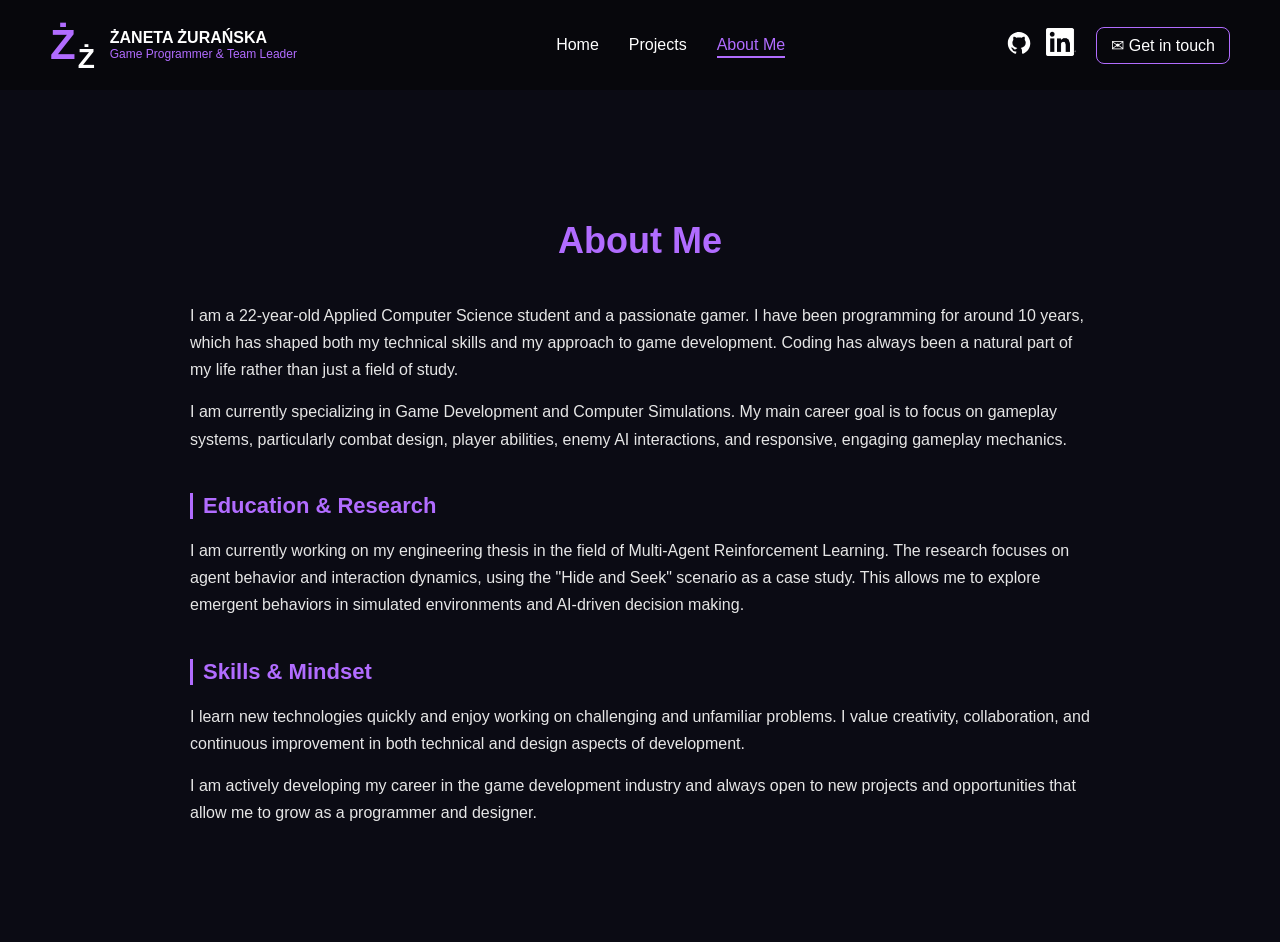
==== aboutMe.html @ 907af775 "about me" ====
<!DOCTYPE html>
<html lang="pl">
<head>
    <meta charset="UTF-8">
    <title>Projects - Zaneta Zuranska</title>
    <link rel="stylesheet" href="style.css">
</head>
<body>

<nav class="navbar">

    <!-- LOGO -->
    <div class="logo">
        <div class="logo-mark">
            <span class="logo-top">Ż</span>
            <span class="logo-bottom">Ż</span>
        </div>
        <div class="logo-text">
            <h1>ŻANETA ŻURAŃSKA</h1>
            <p>Game Programmer & Team Leader</p>
        </div>
    </div>

    <!-- MENU -->
    <ul class="menu">
        <li><a href="index.html">Home</a></li>
        <li><a href="projects.html">Projects</a></li>
        <li><a href="aboutMe.html" class="active">About Me</a></li>
    </ul>

    <!-- RIGHT SIDE -->
    <div class="nav-right">

        <div class="socials">
            <a href="https://github.com/zanetazuranska" target="_blank">
                <img src="res/GitHub_Invertocat_White_Clearspace.svg" alt="GitHub">
            </a>

            <a href="https://www.linkedin.com/in/%C5%BCaneta-%C5%BCura%C5%84ska-6b0505299/" target="_blank">
                <img src="res/InBug-White.png" alt="LinkedIn">
            </a>
        </div>

        <a href="contact.html" class="contact-btn">
            ✉ Get in touch
        </a>

    </div>

</nav>

<section class="about-page">

    <h1>About Me</h1>

    <p>
        I am a 22-year-old Applied Computer Science student and a passionate gamer.
        I have been programming for around 10 years, which has shaped both my technical skills and my approach to game development.
        Coding has always been a natural part of my life rather than just a field of study.
    </p>

    <p>
        I am currently specializing in Game Development and Computer Simulations.
        My main career goal is to focus on gameplay systems, particularly combat design, player abilities,
        enemy AI interactions, and responsive, engaging gameplay mechanics.
    </p>

    <h2>Education & Research</h2>

    <p>
        I am currently working on my engineering thesis in the field of Multi-Agent Reinforcement Learning.
        The research focuses on agent behavior and interaction dynamics, using the "Hide and Seek" scenario as a case study.
        This allows me to explore emergent behaviors in simulated environments and AI-driven decision making.
    </p>

    <h2>Skills & Mindset</h2>

    <p>
        I learn new technologies quickly and enjoy working on challenging and unfamiliar problems.
        I value creativity, collaboration, and continuous improvement in both technical and design aspects of development.
    </p>

    <p>
        I am actively developing my career in the game development industry and always open to new projects and opportunities
        that allow me to grow as a programmer and designer.
    </p>

</section>
</body>
</html>
---- style.css ----
body {
    margin: 0;
    font-family: 'Segoe UI', sans-serif;
    background: #0b0b14;
    color: white;
}

/* NAVBAR */
.navbar {
    display: flex;
    justify-content: space-between;
    align-items: center;
    padding: 20px 50px;
    background: rgba(0,0,0,0.4);
}

/* ===== LOGO ===== */
.logo {
    display: flex;
    align-items: center;
    gap: 15px;
}

.logo-mark {
    display: flex;
    align-items: flex-end; /* wyrównuje dół liter */
    gap: 2px; /* bardzo blisko siebie */
}

/* większa litera */
.logo-top {
    font-size: 42px;
    color: #b16cff;
    font-weight: 800;
}

/* mniejsza litera */
.logo-bottom {
    font-size: 28px;
    color: white;
    font-weight: 700;
    position: relative;
    top: 6px; /* lekko w dół żeby była „niżej” */
}

.logo-text h1 {
    margin: 0;
    font-size: 16px;
}

.logo-text p {
    margin: 0;
    font-size: 12px;
    color: #b16cff;
}

/* ===== MENU ===== */
.menu {
    display: flex;
    list-style: none;
    gap: 30px;
}

.menu a {
    color: white;
    text-decoration: none;
    position: relative;
    transition: 0.3s;
}

/* hover + active */
.menu a:hover,
.menu a.active {
    color: #b16cff;
}

.menu a::after {
    content: "";
    position: absolute;
    left: 0;
    bottom: -6px;
    width: 0%;
    height: 2px;
    background: #b16cff;
    transition: 0.3s;
}

.menu a:hover::after,
.menu a.active::after {
    width: 100%;
}

/* ===== RIGHT SIDE ===== */
.nav-right {
    display: flex;
    align-items: center;
    gap: 20px;
}

/* social icons */
.socials {
    display: flex;
    gap: 12px;
}

.socials img {
    width: 30px;
    transition: 0.3s;
}

.socials img:hover {
    transform: scale(1.2);
    filter: invert(64%) sepia(59%) saturate(749%) hue-rotate(227deg);
}

/* contact button */
.contact-btn {
    padding: 8px 14px;
    border: 1px solid #b16cff;
    border-radius: 8px;
    color: #b16cff;
    text-decoration: none;
    transition: 0.3s;
}

.contact-btn:hover {
    background: #b16cff;
    color: black;
}

.navbar ul {
    display: flex;
    list-style: none;
    gap: 30px;
}

.navbar a {
    color: white;
    text-decoration: none;
    transition: 0.3s;
}

.navbar a:hover {
    color: #b16cff;
}

/* HERO */
.hero {
    height: 90vh;
    display: flex;
    justify-content: center;
    align-items: center;
    text-align: center;
    background: radial-gradient(circle at top, #1a1a2e, #0b0b14);
}

.avatar {
    width: 120px;
    border-radius: 50%;
    border: 3px solid #b16cff;
    margin-bottom: 20px;
}

.hero h1 span {
    color: #b16cff;
}

.buttons {
    margin-top: 20px;
}

.btn {
    padding: 10px 20px;
    border-radius: 8px;
    margin: 10px;
    text-decoration: none;
}

.primary {
    background: linear-gradient(45deg, #b16cff, #6a00ff);
    color: white;
}

.secondary {
    border: 1px solid #b16cff;
    color: #b16cff;
}

/* PROJECTS */
.projects {
    padding: 80px 50px;
    text-align: center;
}

.project-grid {
    display: flex;
    gap: 20px;
    justify-content: center;
    margin-top: 40px;
}

.card {
    background: #151528;
    padding: 20px;
    border-radius: 15px;
    width: 250px;
    transition: 0.3s;
}

.card:hover {
    transform: translateY(-10px);
    box-shadow: 0 0 20px #b16cff;
}

.navbar a {
    position: relative;
    color: white;
    text-decoration: none;
    transition: 0.3s;
}

/* hover */
.navbar a:hover {
    color: #b16cff;
}

/* ACTIVE LINK */
.navbar a.active {
    color: #b16cff;
}

/* kreska pod aktywnym */
.navbar a::after {
    content: "";
    position: absolute;
    left: 0;
    bottom: -5px;
    width: 0%;
    height: 2px;
    background: #b16cff;
    transition: 0.3s;
}

/* animacja hover */
.navbar a:hover::after {
    width: 100%;
}

/* kreska dla active */
.navbar a.active::after {
    width: 100%;
}

.contact-page {
    padding: 100px 50px;
    text-align: center;
}

.contact-page form {
    display: flex;
    flex-direction: column;
    gap: 15px;
    max-width: 500px;
    margin: 0 auto;
}

.contact-page input,
.contact-page textarea {
    padding: 12px;
    border-radius: 8px;
    border: 1px solid #333;
    background: #151528;
    color: white;
}

.contact-page input:focus,
.contact-page textarea:focus {
    border-color: #b16cff;
    outline: none;
}

.timeline {
    position: relative;
    max-width: 800px;
    margin: 50px auto;
}

/* linia */
.timeline::before {
    content: "";
    position: absolute;
    left: 50%;
    width: 2px;
    height: 100%;
    background: #b16cff;
    transform: translateX(-50%);
}

.timeline-item {
    position: relative;
    width: 50%;
    padding: 20px;
}

/* lewa strona */
.timeline-item:nth-child(odd) {
    left: 0;
    text-align: right;
}

/* prawa strona */
.timeline-item:nth-child(even) {
    left: 50%;
}

/* kropka */
.timeline-item::before {
    content: "";
    position: absolute;
    top: 25px;
    width: 12px;
    height: 12px;
    background: #b16cff;
    border-radius: 50%;
    left: 100%;
    transform: translateX(-50%);
}

.timeline-item:nth-child(even)::before {
    left: 0;
}

/* box */
.timeline-content {
    background: #151528;
    padding: 15px;
    border-radius: 10px;
    transition: 0.3s;
}

.timeline-content:hover {
    box-shadow: 0 0 15px #b16cff;
}

.project-img {
    width: 100%;
    height: 180px;         
    object-fit: cover;      
    border-radius: 10px;
    margin-bottom: 10px;
}

.project-page {
    padding: 100px 50px;
    text-align: center;
}

.project-page p {
    max-width: 800px;
    margin: 20px auto;
    line-height: 1.6;
}

/* VIDEO */
.video-container {
    margin: 30px auto;
}

/* GALLERY */
.gallery {
    display: flex;
    gap: 15px;
    justify-content: center;
    flex-wrap: wrap;
    margin-top: 20px;
}

.gallery img {
    width: 250px;
    height: 160px;
    object-fit: cover;
    border-radius: 10px;
    transition: 0.3s;
}

.galleryTop img {
    width: 500px;
    height: 320px;
    object-fit: cover;
    border-radius: 10px;
    transition: 0.3s;
}

.gallery img:hover {
    transform: scale(1.05);
    box-shadow: 0 0 15px #b16cff;
}

.video-container {
    max-width: 800px;
    margin: 30px auto;
}

.video-container video {
    width: 100%;
    border-radius: 10px;
}

.tech-stack {
    display: flex;
    justify-content: center;
    gap: 15px;
    margin: 20px 0 40px 0;
    flex-wrap: wrap;
}

.tech {
    padding: 8px 14px;
    border: 1px solid #b16cff;
    border-radius: 20px;
    color: #b16cff;
    font-size: 14px;
    transition: 0.3s;
}

.tech:hover {
    background: #b16cff;
    color: black;
    transform: scale(1.05);
}

.download-btn {
    display: inline-block;
    padding: 12px 20px;
    margin: 20px 0 40px 0;
    border: 1px solid #b16cff;
    border-radius: 10px;
    color: #b16cff;
    text-decoration: none;
    transition: 0.3s;
    font-weight: 500;
}

.download-btn:hover {
    background: #b16cff;
    color: black;
    transform: scale(1.05);
    box-shadow: 0 0 15px #b16cff;
}

.project-page ul {
    list-style: none;
    padding: 0;
    margin: 20px auto;
    max-width: 700px;
    text-align: left;
}

.project-page li {
    background: #151528;
    margin: 10px 0;
    padding: 12px 15px;
    border-radius: 8px;
    border-left: 3px solid #b16cff;
    transition: 0.3s;
}

.project-page li:hover {
    transform: translateX(5px);
    box-shadow: 0 0 10px #b16cff;
}

.about-page {
    padding: 100px 50px;
    max-width: 900px;
    margin: 0 auto;
    text-align: left;
}

.about-page h1 {
    text-align: center;
    margin-bottom: 40px;
    font-size: 36px;
    color: #b16cff;
}

.about-page h2 {
    margin-top: 40px;
    color: #b16cff;
    font-size: 22px;
    border-left: 3px solid #b16cff;
    padding-left: 10px;
}

.about-page p {
    line-height: 1.7;
    margin: 15px 0;
    color: #e6e6e6;
}

.event {
    background: #151528;
    padding: 25px;
    border-radius: 15px;
    margin: 40px auto;
    max-width: 900px;
    text-align: left;
    transition: 0.3s;
    border-left: 3px solid #b16cff;
}

.event:hover {
    transform: translateY(-5px);
    box-shadow: 0 0 20px #b16cff;
}

.event h3 {
    color: #b16cff;
    margin-bottom: 10px;
}

.event p {
    line-height: 1.6;
    color: #e6e6e6;
}

.event ul {
    margin-top: 15px;
    padding-left: 20px;
    text-align: left;
}

.event li {
    background: none;
    border: none;
    padding: 5px 0;
    color: #ddd;
}

.event-link {
    display: inline-block;
    margin-top: 15px;
    color: #b16cff;
    text-decoration: none;
    font-weight: 500;
    transition: 0.3s;
}

.event-link:hover {
    color: white;
    transform: translateX(5px);
}
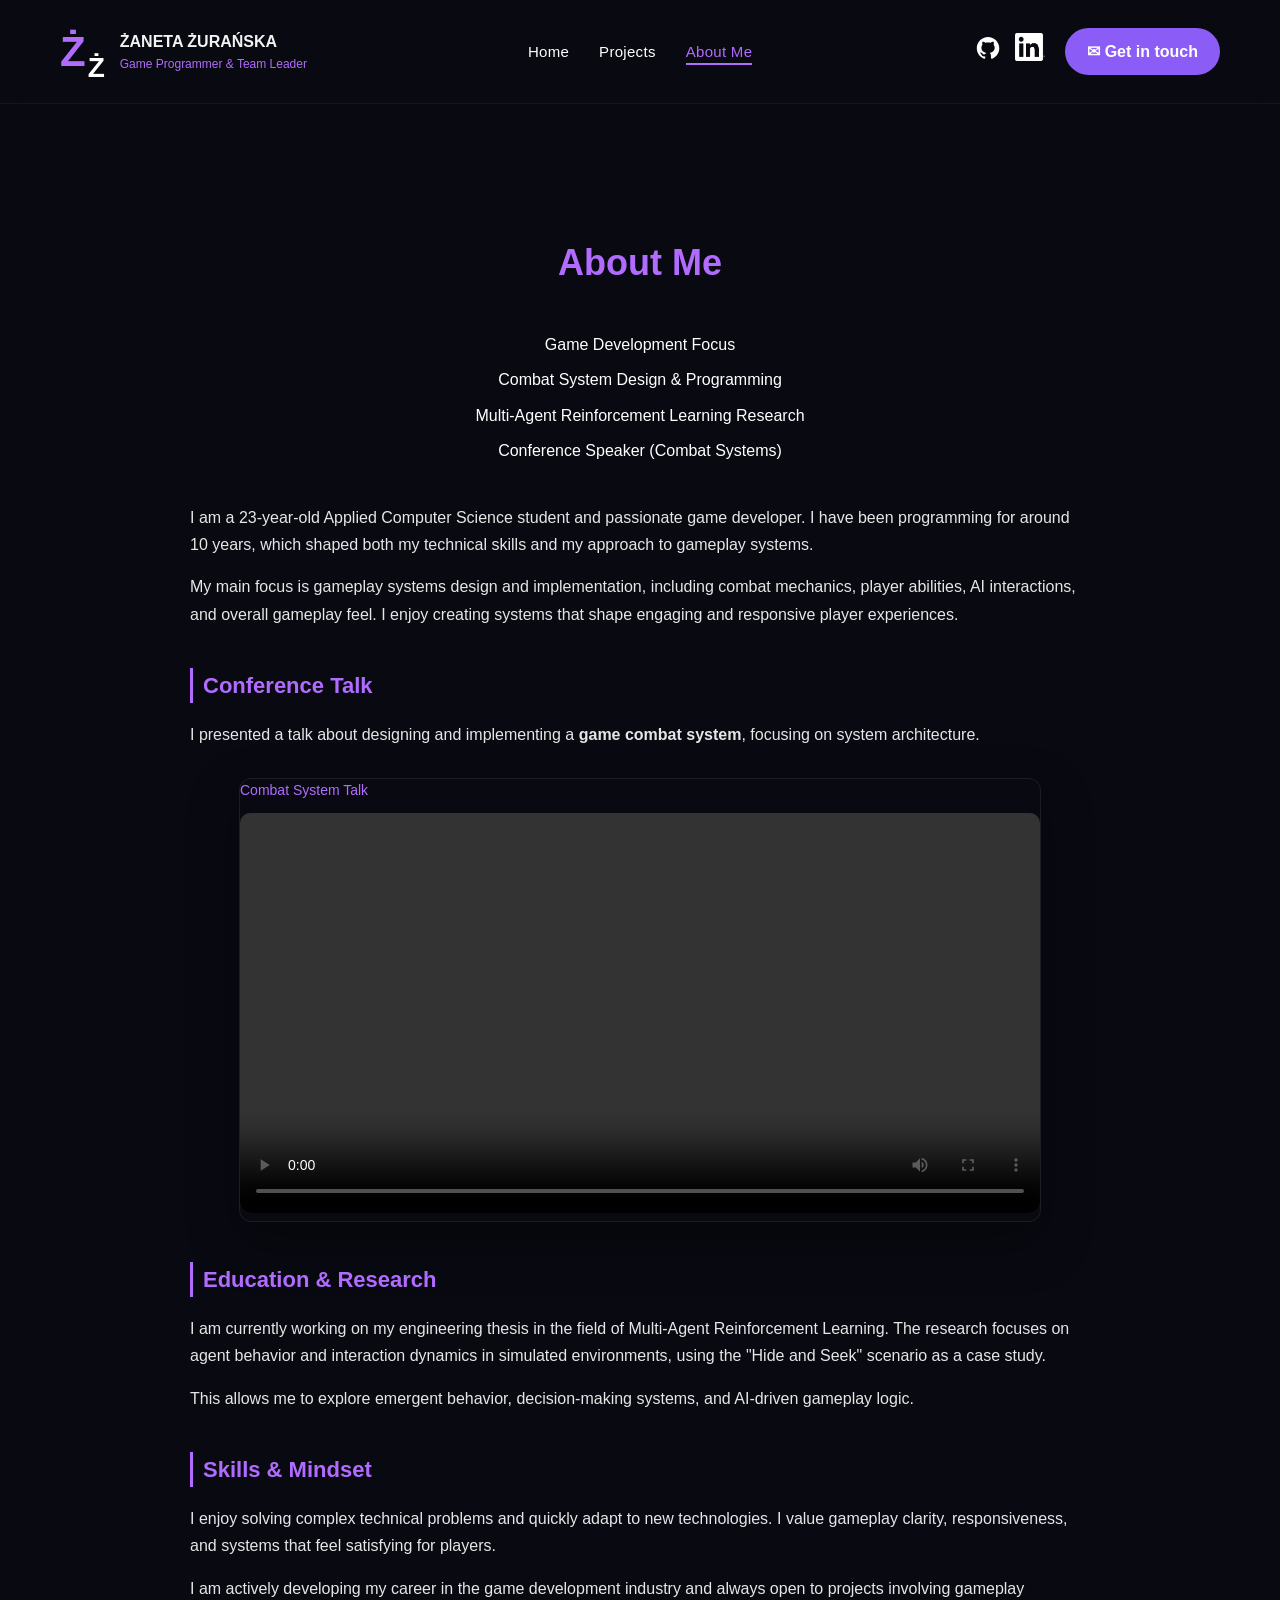
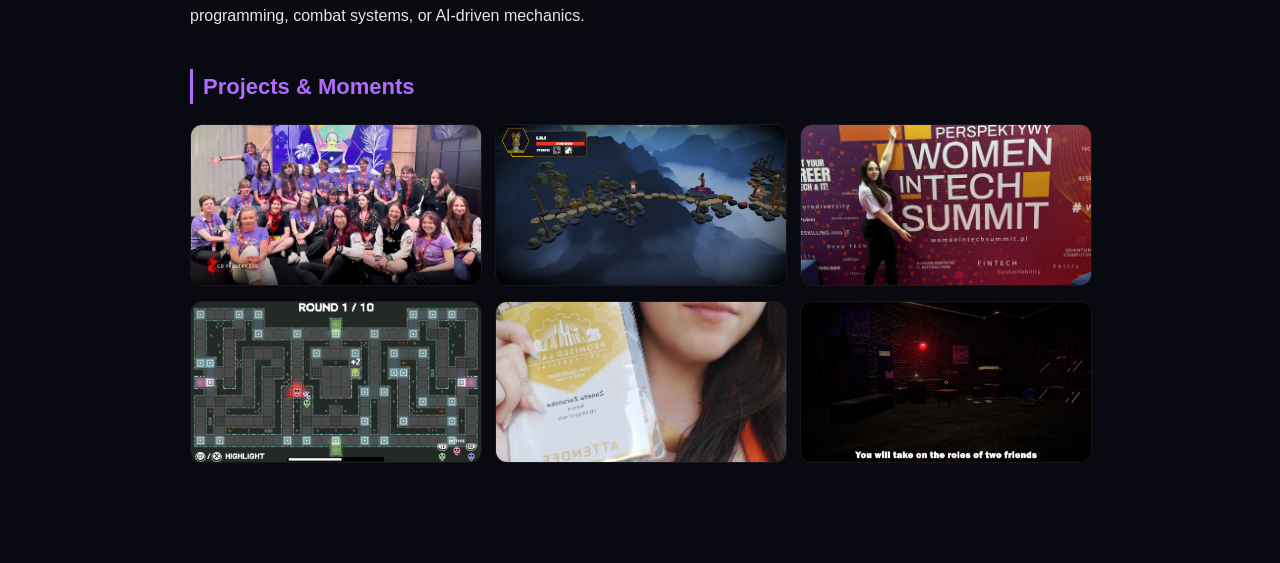
==== commit dd2092ed: "about me" ====
--- a/aboutMe.html
+++ b/aboutMe.html
@@ -2,14 +2,13 @@
 <html lang="pl">
 <head>
     <meta charset="UTF-8">
-    <title>Projects - Zaneta Zuranska</title>
+    <title>About Me - Zaneta Zuranska</title>
     <link rel="stylesheet" href="style.css">
 </head>
 <body>
 
 <nav class="navbar">
 
-    <!-- LOGO -->
     <div class="logo">
         <div class="logo-mark">
             <span class="logo-top">Ż</span>
@@ -21,14 +20,12 @@
         </div>
     </div>
 
-    <!-- MENU -->
     <ul class="menu">
         <li><a href="index.html">Home</a></li>
         <li><a href="projects.html">Projects</a></li>
         <li><a href="aboutMe.html" class="active">About Me</a></li>
     </ul>
 
-    <!-- RIGHT SIDE -->
     <div class="nav-right">
 
         <div class="socials">
@@ -41,50 +38,85 @@
             </a>
         </div>
 
-        <a href="contact.html" class="contact-btn">
-            ✉ Get in touch
-        </a>
+        <a href="contact.html" class="contact-btn">✉ Get in touch</a>
 
     </div>
 
 </nav>
 
 <section class="about-page">
+    <div style="text-align:center; margin-bottom:40px;">
+        <h1>About Me</h1>
 
-    <h1>About Me</h1>
+        <div class="stats">
+            <div class="stat-item">Game Development Focus</div>
+            <div class="stat-item">Combat System Design & Programming</div>
+            <div class="stat-item">Multi-Agent Reinforcement Learning Research</div>
+            <div class="stat-item">Conference Speaker (Combat Systems)</div>
+        </div>
+    </div>
 
     <p>
-        I am a 22-year-old Applied Computer Science student and a passionate gamer.
-        I have been programming for around 10 years, which has shaped both my technical skills and my approach to game development.
-        Coding has always been a natural part of my life rather than just a field of study.
+        I am a 23-year-old Applied Computer Science student and passionate game developer.
+        I have been programming for around 10 years, which shaped both my technical skills and my approach to gameplay systems.
     </p>
 
     <p>
-        I am currently specializing in Game Development and Computer Simulations.
-        My main career goal is to focus on gameplay systems, particularly combat design, player abilities,
-        enemy AI interactions, and responsive, engaging gameplay mechanics.
+        My main focus is gameplay systems design and implementation, including combat mechanics, player abilities,
+        AI interactions, and overall gameplay feel. I enjoy creating systems that shape engaging and responsive player experiences.
     </p>
+
+    <h2>Conference Talk</h2>
+
+    <p>
+        I presented a talk about designing and implementing a <b>game combat system</b>,
+        focusing on system architecture.
+    </p>
+
+    <div class="video-container">
+        <p>Combat System Talk</p>
+        <video controls>
+            <source src="res/GTebuvS_.mp4" type="video/mp4">
+        </video>
+    </div>
 
     <h2>Education & Research</h2>
 
     <p>
         I am currently working on my engineering thesis in the field of Multi-Agent Reinforcement Learning.
-        The research focuses on agent behavior and interaction dynamics, using the "Hide and Seek" scenario as a case study.
-        This allows me to explore emergent behaviors in simulated environments and AI-driven decision making.
+        The research focuses on agent behavior and interaction dynamics in simulated environments,
+        using the "Hide and Seek" scenario as a case study.
+    </p>
+
+    <p>
+        This allows me to explore emergent behavior, decision-making systems, and AI-driven gameplay logic.
     </p>
 
     <h2>Skills & Mindset</h2>
 
     <p>
-        I learn new technologies quickly and enjoy working on challenging and unfamiliar problems.
-        I value creativity, collaboration, and continuous improvement in both technical and design aspects of development.
+        I enjoy solving complex technical problems and quickly adapt to new technologies.
+        I value gameplay clarity, responsiveness, and systems that feel satisfying for players.
     </p>
 
     <p>
-        I am actively developing my career in the game development industry and always open to new projects and opportunities
-        that allow me to grow as a programmer and designer.
+        I am actively developing my career in the game development industry and always open to projects
+        involving gameplay programming, combat systems, or AI-driven mechanics.
     </p>
 
+    <h2>Projects & Moments</h2>
+
+    <div class="moments-grid">
+
+        <img src="res/summit1.jpg" alt="Conference talk">
+        <img src="res/k2.png" alt="Game project">
+        <img src="res/summit3.jpg" alt="Gameplay system">
+        <img src="res/lux.png" alt="Team event">
+        <img src="res/plaf4.jpg" alt="Development screenshot">
+        <img src="res/locked.png" alt="Speaking on stage">
+
+    </div>
 </section>
+
 </body>
 </html>
--- a/style.css
+++ b/style.css
@@ -1,20 +1,31 @@
 body {
     margin: 0;
-    font-family: 'Segoe UI', sans-serif;
-    background: #0b0b14;
-    color: white;
+    font-family:"Inter",sans-serif;
+    background: #090912;
+    color: #f3f3f3;
+    line-height: 1.6;
 }
 
 /* NAVBAR */
-.navbar {
-    display: flex;
-    justify-content: space-between;
-    align-items: center;
-    padding: 20px 50px;
-    background: rgba(0,0,0,0.4);
-}
-
-/* ===== LOGO ===== */
+.navbar{
+    position:sticky;
+    top:0;
+    z-index:1000;
+
+    display:flex;
+    justify-content:space-between;
+    align-items:center;
+
+    padding:18px 60px;
+
+    background:rgba(10,10,18,.75);
+
+    backdrop-filter:blur(16px);
+
+    border-bottom:1px solid rgba(255,255,255,.05);
+}
+
+/* LOGO */
 .logo {
     display: flex;
     align-items: center;
@@ -23,24 +34,22 @@
 
 .logo-mark {
     display: flex;
-    align-items: flex-end; /* wyrównuje dół liter */
-    gap: 2px; /* bardzo blisko siebie */
-}
-
-/* większa litera */
+    align-items: flex-end; 
+    gap: 2px; 
+}
+
 .logo-top {
     font-size: 42px;
     color: #b16cff;
     font-weight: 800;
 }
 
-/* mniejsza litera */
 .logo-bottom {
     font-size: 28px;
     color: white;
     font-weight: 700;
     position: relative;
-    top: 6px; /* lekko w dół żeby była „niżej” */
+    top: 6px; 
 }
 
 .logo-text h1 {
@@ -54,21 +63,22 @@
     color: #b16cff;
 }
 
-/* ===== MENU ===== */
-.menu {
-    display: flex;
-    list-style: none;
-    gap: 30px;
-}
-
-.menu a {
-    color: white;
-    text-decoration: none;
-    position: relative;
-    transition: 0.3s;
-}
-
-/* hover + active */
+/* MENU */
+.menu{
+    display:flex;
+    gap:45px;
+    list-style:none;
+    margin:0;
+    padding:0;
+}
+
+.menu a{
+    font-weight:500;
+    font-size:15px;
+    letter-spacing:.3px;
+    transition:.3s;
+}
+
 .menu a:hover,
 .menu a.active {
     color: #b16cff;
@@ -90,14 +100,13 @@
     width: 100%;
 }
 
-/* ===== RIGHT SIDE ===== */
+/* RIGHT SIDE */
 .nav-right {
     display: flex;
     align-items: center;
     gap: 20px;
 }
 
-/* social icons */
 .socials {
     display: flex;
     gap: 12px;
@@ -113,19 +122,18 @@
     filter: invert(64%) sepia(59%) saturate(749%) hue-rotate(227deg);
 }
 
-/* contact button */
-.contact-btn {
-    padding: 8px 14px;
-    border: 1px solid #b16cff;
-    border-radius: 8px;
-    color: #b16cff;
-    text-decoration: none;
-    transition: 0.3s;
-}
-
-.contact-btn:hover {
-    background: #b16cff;
-    color: black;
+.contact-btn{
+    padding:11px 22px;
+    border-radius:999px;
+    border:none;
+    background:#8b5cf6;
+    color:white;
+    font-weight:600;
+    transition:.35s;
+}
+
+.contact-btn:hover{
+    transform: translateY(-3px);
 }
 
 .navbar ul {
@@ -144,6 +152,10 @@
     color: #b16cff;
 }
 
+.navbar a.contact-btn:hover {
+    color:#fff;
+}
+
 /* HERO */
 .hero {
     height: 90vh;
@@ -155,7 +167,7 @@
 }
 
 .avatar {
-    width: 120px;
+    width: 240px;
     border-radius: 50%;
     border: 3px solid #b16cff;
     margin-bottom: 20px;
@@ -229,7 +241,6 @@
     color: #b16cff;
 }
 
-/* kreska pod aktywnym */
 .navbar a::after {
     content: "";
     position: absolute;
@@ -241,12 +252,10 @@
     transition: 0.3s;
 }
 
-/* animacja hover */
 .navbar a:hover::after {
     width: 100%;
 }
 
-/* kreska dla active */
 .navbar a.active::after {
     width: 100%;
 }
@@ -279,21 +288,30 @@
     outline: none;
 }
 
-.timeline {
-    position: relative;
-    max-width: 800px;
-    margin: 50px auto;
-}
-
-/* linia */
-.timeline::before {
-    content: "";
-    position: absolute;
-    left: 50%;
-    width: 2px;
-    height: 100%;
-    background: #b16cff;
-    transform: translateX(-50%);
+.timeline{
+    position:relative;
+    width:min(1100px,95%);
+    margin:100px auto;
+    margin-top: 50px;
+}
+
+.timeline::before{
+    content:"";
+    position:absolute;
+    left:50%;
+    top:0;
+    bottom:0;
+    width:3px;
+    background:
+    linear-gradient(
+    to bottom,
+    transparent,
+    #8b5cf6,
+    transparent
+);
+
+transform:translateX(-50%);
+opacity:.8;
 }
 
 .timeline-item {
@@ -302,18 +320,18 @@
     padding: 20px;
 }
 
-/* lewa strona */
 .timeline-item:nth-child(odd) {
     left: 0;
-    text-align: right;
-}
-
-/* prawa strona */
+    display: flex;
+    justify-content: flex-end;
+}
+
 .timeline-item:nth-child(even) {
     left: 50%;
-}
-
-/* kropka */
+    display: flex;
+    justify-content: flex-start;
+}
+
 .timeline-item::before {
     content: "";
     position: absolute;
@@ -326,74 +344,176 @@
     transform: translateX(-50%);
 }
 
+.timeline-item::before{
+    left:calc(100% - 40px);
+}
+
 .timeline-item:nth-child(even)::before {
     left: 0;
 }
 
-/* box */
-.timeline-content {
-    background: #151528;
-    padding: 15px;
-    border-radius: 10px;
-    transition: 0.3s;
-}
-
-.timeline-content:hover {
-    box-shadow: 0 0 15px #b16cff;
-}
-
-.project-img {
-    width: 100%;
-    height: 180px;         
-    object-fit: cover;      
-    border-radius: 10px;
+.timeline-content{
+    background:#14141d;
+    border-radius:18px;
+    padding:22px;
+    border:1px solid rgba(255,255,255,.05);
+    transition:.35s;
+    overflow:hidden;
+}
+
+.timeline-item:nth-child(odd) .timeline-content{
+    margin-right:40px;
+}
+
+.timeline-content:hover{
+    transform:translateY(-8px);
+    border-color:#8b5cf6;
+    box-shadow:
+    0 25px 60px rgba(0,0,0,.45);
+}
+
+.projects-header {
+    max-width: 900px;
+    margin: 0 auto 60px auto;
+    text-align: center;
+}
+
+.projects-header h2 {
+    font-size: 42px;
+    color: #b16cff;
+    margin-bottom: 15px;
+    position: relative;
+    display: inline-block;
+}
+
+.projects-header p {
+    color: #d7d7e0;
+    font-size: 16px;
+    line-height: 1.7;
+    max-width: 950px;
+    margin: 20px auto 0 auto;
+}
+
+.projects {
+    text-align: center;
+}
+
+.project-img{
+    width:100%;
+    height:280px;
+    object-fit:cover;
+    border-radius:14px;
+    margin-bottom:20px;
+    margin-top:20px;
+    transition:.45s;
+}
+
+.project-header {
+    display: flex;
+    align-items: baseline;
+    gap: 12px;
     margin-bottom: 10px;
+}
+
+.project-date {
+    font-size: 13px;
+    color: #888;
+    font-weight: 500;
+    letter-spacing: 1px;
+}
+
+.timeline-content:hover .project-img{
+    transform:scale(1.04);
+}
+
+.timeline-content h3{
+    font-size:28px;
+    margin:15px 0;
+    font-weight:700;
+}
+
+.timeline-content h3 a{
+    color:white;
+    text-decoration:none;
+    transition:.3s;
+}
+
+.timeline-content h3 a:hover{
+    color:#8b5cf6;
+}
+
+.timeline-content p{
+    color:#b8b8c7;
+    font-size:16px;
+    line-height:1.8;
+    margin-bottom:0;
 }
 
 .project-page {
     padding: 100px 50px;
+    max-width: 1000px;
+    margin: 0 auto;
+}
+
+.project-page h1 {
+    font-size: 44px;
+    color: #b16cff;
     text-align: center;
+    margin-bottom: 30px;
+}
+
+.project-page h2 {
+    margin-top: 60px;
+    color: #b16cff;
+    font-size: 26px;
+    border-left: 3px solid #8b5cf6;
+    padding-left: 12px;
 }
 
 .project-page p {
     max-width: 800px;
     margin: 20px auto;
-    line-height: 1.6;
+    line-height: 1.7;
+    color: #d7d7e0;
 }
 
 /* VIDEO */
 .video-container {
-    margin: 30px auto;
-}
-
-/* GALLERY */
+    max-width: 800px;
+    margin: 20px auto;
+    border-radius: 12px;
+    overflow: hidden;
+    border: 1px solid rgba(255,255,255,0.08);
+    box-shadow: 0 20px 50px rgba(0,0,0,0.4);
+}
+
+.video-container iframe {
+    display: block;
+}
+
 .gallery {
-    display: flex;
-    gap: 15px;
-    justify-content: center;
-    flex-wrap: wrap;
+    display: grid;
+    grid-template-columns: repeat(auto-fit, minmax(260px, 1fr));
+    gap: 18px;
     margin-top: 20px;
 }
 
 .gallery img {
-    width: 250px;
-    height: 160px;
+    width: 100%;
+    aspect-ratio: 16 / 9;
     object-fit: cover;
-    border-radius: 10px;
-    transition: 0.3s;
-}
-
-.galleryTop img {
-    width: 500px;
-    height: 320px;
-    object-fit: cover;
-    border-radius: 10px;
-    transition: 0.3s;
+
+    border-radius: 12px;
+    border: 1px solid rgba(255,255,255,.06);
+
+    transition: .3s ease;
+
+    cursor: pointer;
 }
 
 .gallery img:hover {
-    transform: scale(1.05);
-    box-shadow: 0 0 15px #b16cff;
+    transform: translateY(-4px);
+    border-color: rgba(177,108,255,.4);
 }
 
 .video-container {
@@ -409,43 +529,128 @@
 .tech-stack {
     display: flex;
     justify-content: center;
-    gap: 15px;
-    margin: 20px 0 40px 0;
-    flex-wrap: wrap;
-}
-
-.tech {
-    padding: 8px 14px;
-    border: 1px solid #b16cff;
-    border-radius: 20px;
-    color: #b16cff;
+    margin-top: 15px;
+}
+
+.tech-list {
+    list-style: none;
+    padding: 0;
+    margin: 0;
+
+    width: 100%;
+    max-width: 600px;
+}
+
+.tech-list li {
+    background: #151528;
+    margin: 8px 0;
+    padding: 10px 14px;
+
+    border-left: 3px solid #8b5cf6;
+    border-radius: 8px;
+
+    color: #d7d7e0;
     font-size: 14px;
-    transition: 0.3s;
-}
-
-.tech:hover {
-    background: #b16cff;
-    color: black;
-    transform: scale(1.05);
+
+    transition: 0.2s ease;
+}
+
+.tech-list li:hover {
+    transform: translateX(4px);
+    background: rgba(177,108,255,0.06);
 }
 
 .download-btn {
     display: inline-block;
-    padding: 12px 20px;
-    margin: 20px 0 40px 0;
-    border: 1px solid #b16cff;
+    padding: 10px 16px;
+    margin: 20px 0 30px 0;
+
+    border-radius: 8px;
+
+    background: rgba(177, 108, 255, 0.08);
+    border: 1px solid rgba(177, 108, 255, 0.35);
+
+    color: #d7d7e0;
+    text-decoration: none;
+
+    font-size: 14px;
+    font-weight: 500;
+
+    transition: 0.25s ease;
+
+    backdrop-filter: blur(6px);
+}
+
+.download-btn:hover {
+    border-color: #b16cff;
+    color: #ffffff;
+    transform: translateY(-2px);
+}
+
+.repo-card {
+    background: #151528;
     border-radius: 10px;
+    padding: 14px 16px;
+    border: 1px solid rgba(255,255,255,0.06);
+
+    display: flex;
+    flex-direction: column;
+    gap: 8px;
+}
+
+.repo-title {
+    color: #b16cff;
+    font-weight: 600;
+    font-size: 14px;
+}
+
+.repo-desc {
+    font-size: 13px;
+    color: #bdbdc7;
+    line-height: 1.5;
+}
+
+.repo-actions a {
     color: #b16cff;
     text-decoration: none;
-    transition: 0.3s;
-    font-weight: 500;
-}
-
-.download-btn:hover {
-    background: #b16cff;
-    color: black;
-    transform: scale(1.05);
-    box-shadow: 0 0 15px #b16cff;
+    font-size: 13px;
+    text-align: center;
+}
+
+.repo-actions {
+    text-align: center;
+}
+
+.repo-actions a:hover {
+    color: #fff;
+}
+.code-block {
+    margin-top: 20px;
+    border: 1px solid rgba(255,255,255,0.08);
+    border-radius: 10px;
+    overflow: hidden;
+    background: #14141d;
+}
+
+.code-title {
+    padding: 10px 14px;
+    font-size: 12px;
+    color: #b16cff;
+    border-bottom: 1px solid rgba(255,255,255,0.05);
+    background: rgba(0,0,0,0.2);
+}
+
+.code-block pre {
+    margin: 0;
+    padding: 14px;
+    overflow-x: auto;
+}
+
+.code-block code {
+    font-family: "Courier New", monospace;
+    font-size: 13px;
+    color: #d7d7e0;
+    line-height: 1.5;
 }
 
 .project-page ul {
@@ -549,4 +754,596 @@
 .event-link:hover {
     color: white;
     transform: translateX(5px);
+}
+
+
+.hero-project {
+    position: relative;
+    width: 100%;
+    height: 360px;
+
+    display: flex;
+    justify-content: center;
+    align-items: center;
+}
+
+.hero-image {
+    position: absolute;
+    left: 50%;
+    transform: translateX(-50%);
+    
+    transition: 0.6s ease;
+}
+
+.hero-image img {
+    width: 600px;
+    height: 340px;
+    object-fit: cover;
+    border-radius: 12px;
+    transition: 0.6s ease;
+}
+
+.hero-info {
+    position: absolute;
+    right: -15%;
+    
+    max-width: 600px;
+
+    opacity: 0;
+    transform: translateX(30px);
+    transition: 0.5s ease;
+}
+
+.hero-info p {
+    text-align: justify;
+}
+
+.hero-project:hover .hero-image {
+    left: 15%;
+    transform: translateX(-50%) scale(1.03);
+}
+
+.hero-project:hover .hero-image img {
+    box-shadow: 0 30px 80px rgba(0,0,0,0.6),
+                0 0 40px #b16cff;
+    filter: saturate(1.1) contrast(1.05);
+}
+
+.hero-project:hover .hero-info {
+    opacity: 1;
+    transform: translateX(0);
+}
+
+.section-box {
+    background: #14141d;
+    border: 1px solid rgba(255,255,255,0.06);
+    border-left: 3px solid #b16cff;
+    border-radius: 12px;
+    margin: 20px 0;
+    overflow: hidden;
+    transition: 0.3s;
+}
+
+.section-box summary {
+    padding: 16px 20px;
+    cursor: pointer;
+    font-size: 20px;
+    font-weight: 600;
+    color: #b16cff;
+    list-style: none;
+    user-select: none;
+}
+
+.section-box summary::-webkit-details-marker {
+    display: none;
+}
+
+.section-box summary:hover {
+    background: rgba(177,108,255,0.08);
+}
+
+.section-box > div {
+    padding: 20px;
+    color: #d7d7e0;
+}
+
+.section-box[open] {
+    box-shadow: 0 20px 60px rgba(0,0,0,0.4);
+}
+
+.section-box summary {
+    display: flex;
+    justify-content: space-between;
+    align-items: center;
+}
+
+.section-box .arrow {
+    transition: 0.3s ease;
+    color: #b16cff;
+    font-size: 24px;
+}
+
+.section-box[open] .arrow {
+    transform: rotate(-180deg);
+}
+
+.team-section {
+    display: flex;
+    flex-direction: column;
+    gap: 25px;
+    align-items: center;
+}
+
+.team-header {
+    display: flex;
+    align-items: center;
+    gap: 20px;
+    padding: 20px;
+    background: #151528;
+    border-radius: 12px;
+    width: 100%;
+    justify-content: center;
+}
+
+.team-logo {
+    width: 90px;
+    height: auto;
+}
+
+.role-main h3 {
+    margin: 0;
+    font-size: 18px;
+    color: white;
+}
+
+.role-tag {
+    display: inline-block;
+    margin-top: 6px;
+    padding: 4px 10px;
+    border: 1px solid #b16cff;
+    border-radius: 999px;
+    color: #b16cff;
+    font-size: 12px;
+}
+
+.team-section {
+    display: flex;
+    flex-direction: column;
+    gap: 30px;
+    align-items: center;
+}
+
+.team-logo-wrapper {
+    display: flex;
+    justify-content: center;
+}
+
+.team-logo {
+    width: 200px;
+    height: auto;
+}
+
+.team-table {
+    width: 100%;
+    max-width: 600px;
+    text-align: center;
+}
+
+.team-table h4 {
+    color: #b16cff;
+    margin-bottom: 10px;
+}
+
+.team-table table {
+    width: 100%;
+    border-collapse: collapse;
+    background: #151528;
+    border-radius: 10px;
+    overflow: hidden;
+}
+
+.team-table th {
+    background: #1d1d2b;
+    color: #b16cff;
+    padding: 10px;
+    font-size: 14px;
+}
+
+.team-table td {
+    padding: 10px;
+    border-top: 1px solid rgba(255,255,255,0.05);
+    color: #d7d7e0;
+    font-size: 14px;
+}
+
+.team-table tr:hover td {
+    background: rgba(177,108,255,0.08);
+}
+
+.my-role {
+    text-align: center;
+    padding: 15px 20px;
+    border: 1px solid #b16cff;
+    border-radius: 12px;
+    width: 100%;
+    max-width: 600px;
+}
+
+.my-role h4 {
+    margin: 0 0 8px 0;
+    color: #b16cff;
+}
+
+.my-role p {
+    margin: 0;
+    color: #fff;
+    font-weight: 500;
+}
+
+.role-section {
+    max-width: 800px;
+    margin: 40px auto;
+    padding: 25px;
+
+    background: #151528;
+    border: 1px solid rgba(255,255,255,0.06);
+    border-left: 3px solid #b16cff;
+    border-radius: 12px;
+
+    text-align: left;
+}
+
+.role-section h2 {
+    color: #b16cff;
+    margin-bottom: 15px;
+}
+
+.role-section p {
+    color: #d7d7e0;
+    line-height: 1.7;
+    margin-bottom: 20px;
+}
+
+.role-block {
+    margin-top: 20px;
+}
+
+.role-block h3 {
+    color: #b16cff;
+    margin-bottom: 10px;
+    font-size: 18px;
+}
+
+.role-block ul {
+    list-style: none;
+    padding: 0;
+    margin: 0;
+}
+
+.role-block li {
+    background: rgba(255,255,255,0.03);
+    border-left: 2px solid rgba(177,108,255,0.6);
+
+    padding: 10px 12px;
+    margin-bottom: 8px;
+
+    border-radius: 6px;
+    color: #d7d7e0;
+
+    transition: 0.2s;
+}
+
+.role-block li:hover {
+    transform: translateX(4px);
+    border-left-color: #b16cff;
+}
+
+.repo-ps {
+    display: grid;
+    grid-template-columns: 1fr 1fr;
+    gap: 20px;
+    margin-top: 20px;
+}
+
+.repo-ps1 {
+    display: grid;
+    grid-template-columns: 1fr 1fr;
+    gap: 20px;
+    margin-top: 20px;
+}
+
+.repo-ps .ps-block:last-child {
+    grid-column: 1 / -1;
+}
+
+.ps-block {
+    flex: 1;
+    min-width: 240px;
+    background: #151528;
+    border-radius: 10px;
+    padding: 14px;
+    border: 1px solid rgba(255,255,255,0.06);
+}
+
+.ps-block h4 {
+    margin: 0 0 10px 0;
+    color: #b16cff;
+    font-size: 14px;
+}
+
+.video-container p {
+    margin: 0 0 10px 0;
+    color: #b16cff;
+    font-size: 14px;
+}
+
+.ps-block ul {
+    margin: 0;
+    padding-left: 18px;
+}
+
+.ps-block li {
+    color: #d7d7e0;
+    font-size: 13px;
+    margin-bottom: 6px;
+    line-height: 1.5;
+}
+
+.download-card{
+    max-width:700px;
+    margin:25px auto 0;
+
+    padding:22px;
+
+    background:#151528;
+    border:1px solid rgba(255,255,255,.06);
+    border-radius:12px;
+
+    margin-bottom: 40px;
+}
+
+.download-title{
+    font-size:20px;
+    font-weight:600;
+    color:#fff;
+    margin-bottom:8px;
+}
+
+.download-desc{
+    color:#b9b9c9;
+    line-height:1.7;
+    margin-bottom:18px;
+}
+
+.download-info{
+    display:flex;
+    justify-content:center;
+    gap:30px;
+    margin-bottom:20px;
+
+    color:#8d8da3;
+    font-size:13px;
+}
+
+.events{
+    display:flex;
+    flex-direction:column;
+    gap:30px;
+
+    margin-top:20px;
+}
+
+.event-card{
+    background:#151528;
+    border:1px solid rgba(255,255,255,.06);
+    border-radius:12px;
+    padding:22px;
+}
+
+.event-header{
+    display:flex;
+    justify-content:space-between;
+    align-items:center;
+    margin-bottom:15px;
+}
+
+.event-header h3{
+    margin:0;
+    font-size:20px;
+    color:white;
+}
+
+.event-date{
+    color:#9b9bb2;
+    font-size:13px;
+}
+
+.event-description{
+    margin-bottom:20px;
+    color:#d7d7e0;
+    line-height:1.7;
+}
+
+.event-media{
+    display:grid;
+    grid-template-columns: repeat(3, 1fr);
+    gap:15px;
+}
+
+.event-media img{
+    width:100%;
+    aspect-ratio:16/9;
+    object-fit:cover;
+    border-radius:10px;
+    border:1px solid rgba(255,255,255,.06);
+    transition:.25s;
+}
+
+.event-media2 img{
+    width:100%;
+    object-fit:cover;
+    border-radius:10px;
+    border:1px solid rgba(255,255,255,.06);
+    transition:.25s;
+}
+
+.event-media img:hover{
+
+    transform:translateY(-4px);
+
+    border-color:#b16cff;
+}
+
+.event-media2 img:hover{
+
+    transform:translateY(-4px);
+
+    border-color:#b16cff;
+}
+
+
+.event-video{
+    margin:20px 0;
+    display: flex;
+    flex-direction: column;
+    align-items: center;
+    text-align: center;
+}
+
+.event-video video,
+.event-video iframe{
+    width:100%;
+    border-radius:10px;
+}
+
+.event-video img {
+    width: 100%;
+    max-width: 800px;
+    border-radius: 10px;
+    cursor: pointer;
+    transition: 0.3s;
+}
+
+.event-video img:hover {
+    transform: scale(1.02);
+    box-shadow: 0 20px 50px rgba(0,0,0,0.5);
+}
+
+.event-highlight{
+    margin-top: 40px;
+    border-radius: 14px;
+    overflow: hidden;
+    border: 1px solid rgba(255,255,255,0.06);
+}
+
+.event-highlight img{
+    width: 100%;
+    height: auto;
+    display: block;
+    transition: 0.4s ease;
+    object-fit: cover;
+}
+
+.event-highlight img:hover{
+    transform: scale(1.02);
+    filter: saturate(1.1);
+}
+
+.bottom-navigation {
+    margin-top: 0px;
+    display: flex;
+    justify-content: center;
+    gap: 20px;
+    padding: 40px 0;
+}
+
+.nav-btn {
+    padding: 12px 18px;
+    background: #151528;
+    border: 1px solid rgba(255,255,255,0.08);
+    border-radius: 10px;
+    color: #b16cff;
+    text-decoration: none;
+    font-weight: 500;
+    transition: 0.3s;
+    margin-top: 0px;
+}
+
+.nav-btn:hover {
+    transform: translateY(-3px);
+    border-color: #b16cff;
+    box-shadow: 0 10px 25px rgba(0,0,0,0.4);
+}
+
+.team-logos {
+    display: flex;
+    justify-content: center; 
+    align-items: center;
+    gap: 60px; 
+    flex-wrap: wrap;
+}
+
+.architecture-gallery{
+    margin-top:25px;
+    margin-bottom:40px;
+}
+
+.architecture-item{
+    margin-bottom:40px;
+}
+
+.architecture-item h4{
+    margin-bottom:15px;
+}
+
+.architecture-item img{
+    width:100%;
+    max-width:1100px;
+    display:block;
+    margin:0 auto;
+    border-radius:12px;
+    border:1px solid rgba(255,255,255,.1);
+}
+
+.architecture-title{
+    margin-top:40px;
+    margin-bottom:10px;
+}
+
+.stats {
+    margin-top: 20px;
+    display: flex;
+    flex-direction: column;
+    gap: 10px;
+}
+
+.stat-item {
+    font-size: 16px;
+    font-weight: 500;
+    color: #fff;
+}
+
+.moments-grid {
+    display: grid;
+    grid-template-columns: repeat(auto-fit, minmax(220px, 1fr));
+    gap: 15px;
+    margin-top: 20px;
+}
+
+.moments-grid img {
+    width: 100%;
+    height: 160px;
+    object-fit: cover;
+
+    border-radius: 12px;
+    border: 1px solid rgba(255,255,255,0.06);
+
+    transition: 0.3s ease;
+    cursor: pointer;
+}
+
+.moments-grid img:hover {
+    transform: translateY(-6px) scale(1.02);
+    border-color: #b16cff;
+    box-shadow: 0 20px 40px rgba(0,0,0,0.4);
 }
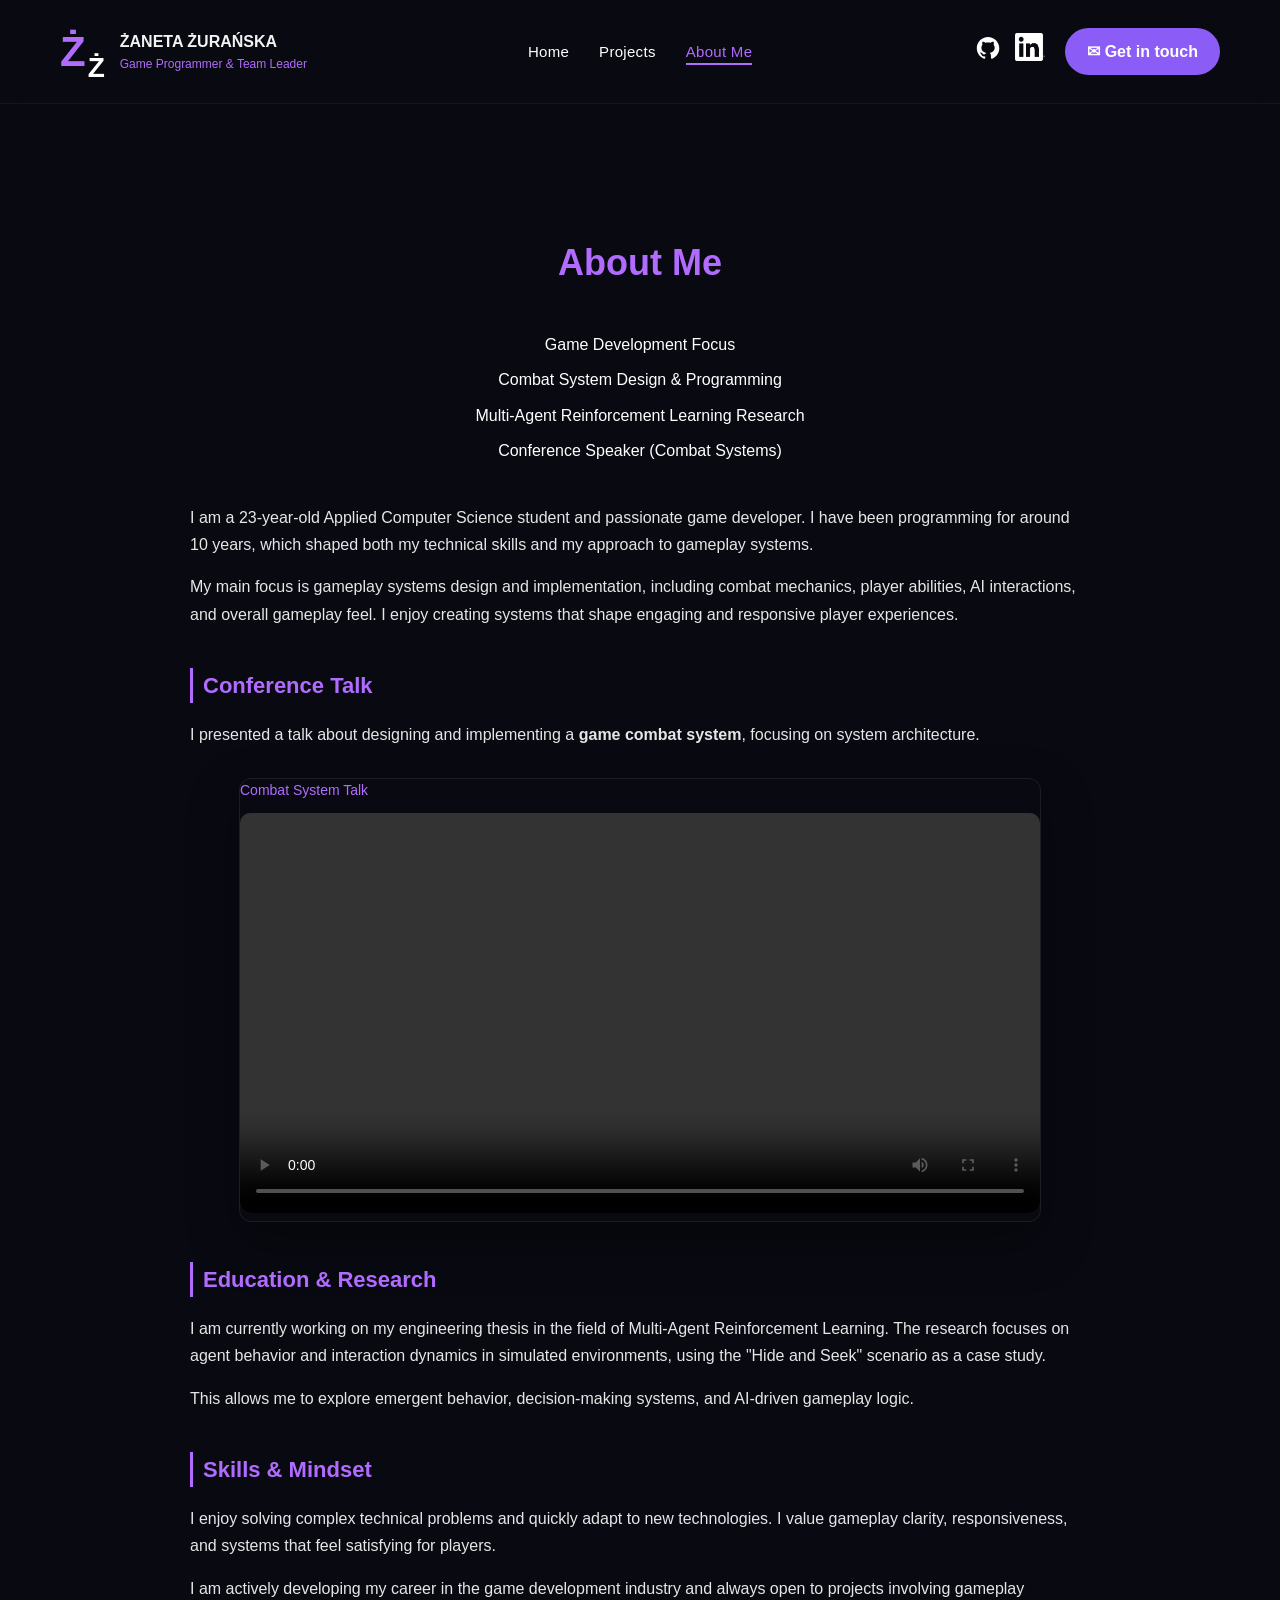
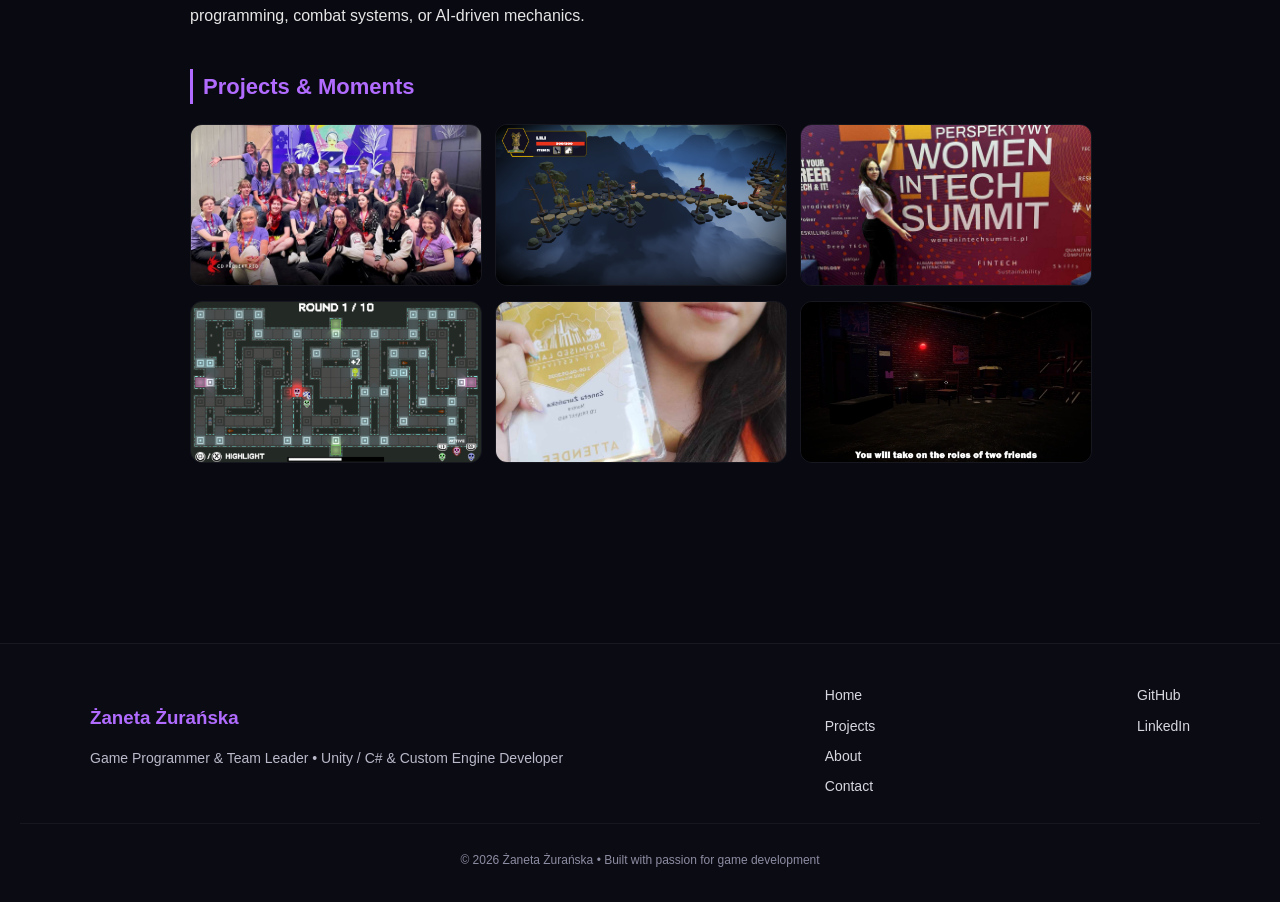
==== commit 9b3343cb: "Fix" ====
--- a/aboutMe.html
+++ b/aboutMe.html
@@ -4,6 +4,7 @@
     <meta charset="UTF-8">
     <title>About Me - Zaneta Zuranska</title>
     <link rel="stylesheet" href="style.css">
+    <link href="https://fonts.googleapis.com/css2?family=Inter:wght@100..900&display=swap" rel="stylesheet">
 </head>
 <body>
 
@@ -118,5 +119,33 @@
     </div>
 </section>
 
+<footer class="footer">
+
+    <div class="footer-content">
+
+        <div class="footer-left">
+            <h3>Żaneta Żurańska</h3>
+            <p>Game Programmer & Team Leader • Unity / C# & Custom Engine Developer</p>
+        </div>
+
+        <div class="footer-links">
+            <a href="index.html">Home</a>
+            <a href="projects.html">Projects</a>
+            <a href="aboutMe.html">About</a>
+            <a href="contact.html">Contact</a>
+        </div>
+
+        <div class="footer-socials">
+            <a href="https://github.com/zanetazuranska" target="_blank">GitHub</a>
+            <a href="https://www.linkedin.com/in/%C5%BCaneta-%C5%BCura%C5%84ska-6b0505299/" target="_blank">LinkedIn</a>
+        </div>
+
+    </div>
+
+    <div class="footer-bottom">
+        <p>© 2026 Żaneta Żurańska • Built with passion for game development</p>
+    </div>
+
+</footer>
 </body>
 </html>
--- a/style.css
+++ b/style.css
@@ -1346,4 +1346,58 @@
     transform: translateY(-6px) scale(1.02);
     border-color: #b16cff;
     box-shadow: 0 20px 40px rgba(0,0,0,0.4);
+}
+
+.footer {
+    margin-top: 80px;
+    background: #0b0b14;
+    border-top: 1px solid rgba(255,255,255,0.06);
+    padding: 40px 20px 20px;
+}
+
+.footer-content {
+    display: flex;
+    justify-content: space-between;
+    flex-wrap: wrap;
+    gap: 30px;
+    max-width: 1100px;
+    margin: 0 auto;
+}
+
+.footer-left h3 {
+    color: #b16cff;
+    margin-bottom: 8px;
+}
+
+.footer-left p {
+    color: #b9b9c9;
+    font-size: 14px;
+}
+
+.footer-links,
+.footer-socials {
+    display: flex;
+    flex-direction: column;
+    gap: 8px;
+}
+
+.footer a {
+    color: #d7d7e0;
+    text-decoration: none;
+    font-size: 14px;
+    transition: 0.3s;
+}
+
+.footer a:hover {
+    color: #b16cff;
+    transform: translateX(4px);
+}
+
+.footer-bottom {
+    text-align: center;
+    margin-top: 25px;
+    padding-top: 15px;
+    border-top: 1px solid rgba(255,255,255,0.05);
+    color: #8d8da3;
+    font-size: 12px;
 }
